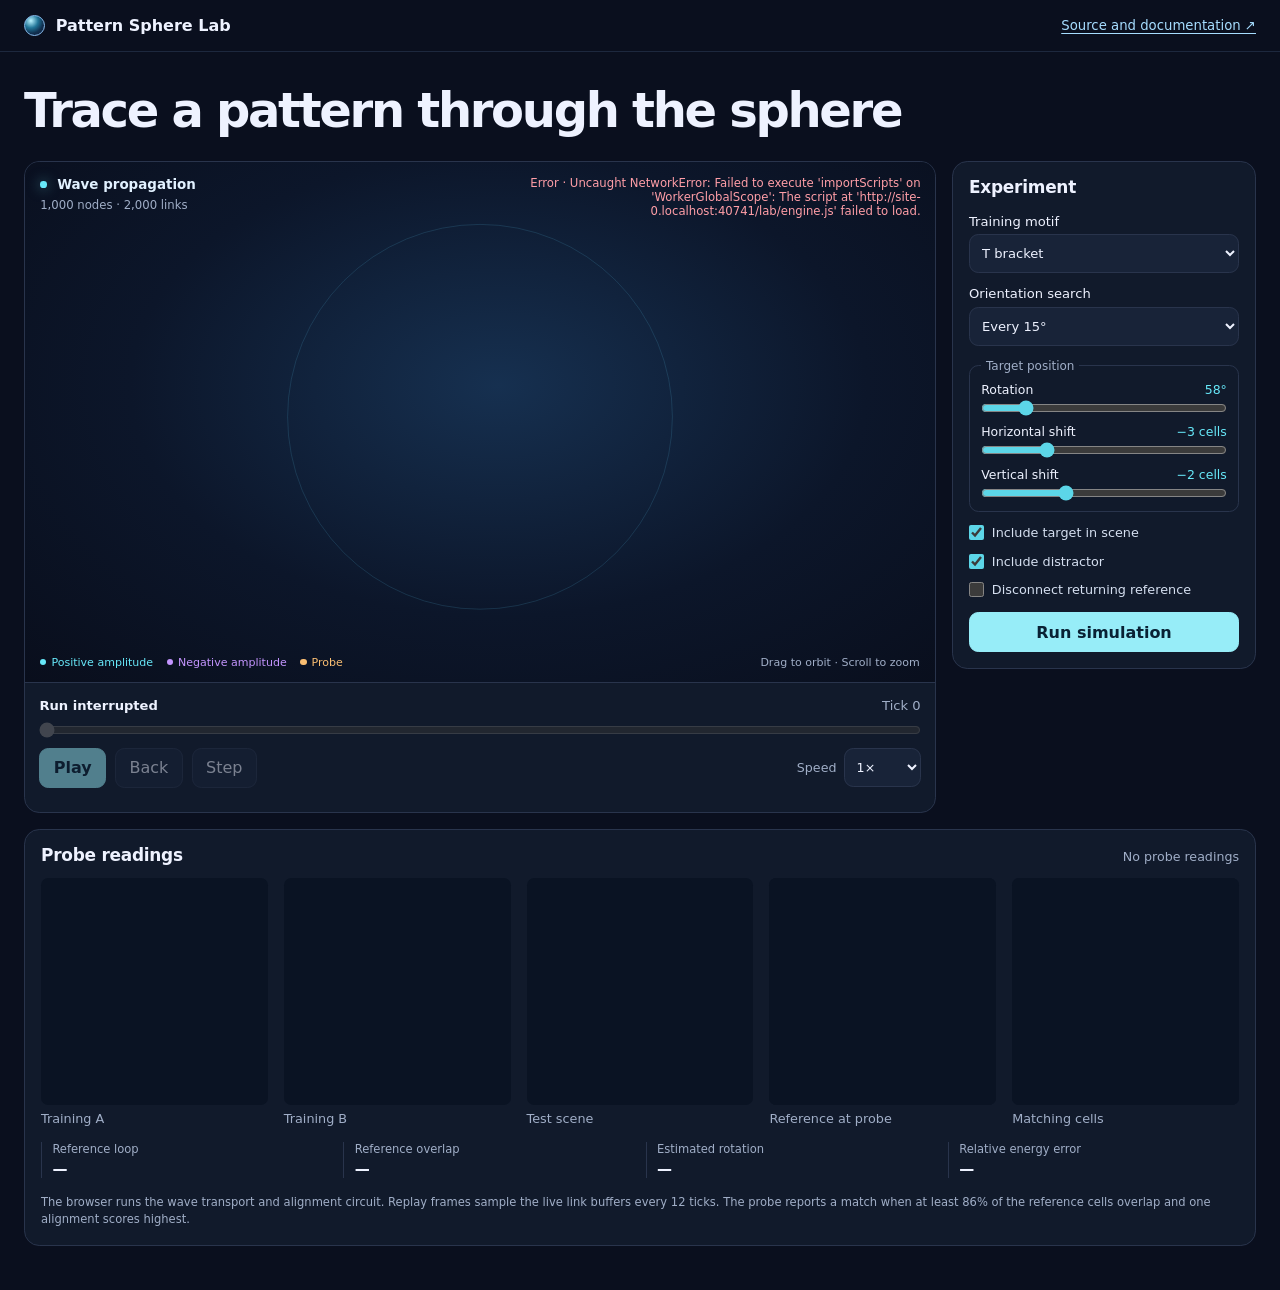
==== lab/index.html @ 02130523 "Translate Sphere Patterns and publish the 3D lab" ====
<!doctype html>
<html lang="en">
<head>
  <meta charset="utf-8">
  <meta name="viewport" content="width=device-width, initial-scale=1">
  <meta name="description" content="Run a waveform-based motif recognition experiment and inspect its propagation across a simulated 3D sphere.">
  <meta name="theme-color" content="#0a0f1e">
  <title>Pattern Sphere Lab</title>
  <link rel="stylesheet" href="styles.css">
  <script src="app.js" defer></script>
</head>
<body>
  <header class="site-header">
    <div class="brand"><span class="brand-mark" aria-hidden="true"></span>Pattern Sphere Lab</div>
    <a href="https://github.com/nicolashedoire/sphere-patterns">Source and documentation ↗</a>
  </header>
  <main>
    <h1>Trace a pattern through the sphere</h1>
    <div class="layout">
      <section class="viewer panel" aria-label="3D simulation and playback">
        <div class="stage">
          <canvas id="sphere" tabindex="0" aria-label="3D sphere. Drag or use the arrow keys to rotate. Scroll to zoom."></canvas>
          <div class="stage-label">
            <div class="stage-title"><span class="status-light" aria-hidden="true"></span> Wave propagation</div>
            <span id="network">1,000 nodes · 2,000 links</span>
          </div>
          <div id="run-status" class="run-status" role="status">Preparing simulation…</div>
          <div class="stage-footer">
            <ul class="legend" aria-label="Wave and probe legend">
              <li class="positive">Positive amplitude</li>
              <li class="negative">Negative amplitude</li>
              <li class="probe">Probe</li>
            </ul>
            <span class="orbit-hint">Drag to orbit · Scroll to zoom</span>
          </div>
        </div>
        <div class="playback">
          <div class="phase-row">
            <output id="phase" class="current-phase">Preparing simulation</output>
            <output id="clock">Tick 0</output>
          </div>
          <input id="timeline" aria-label="Replay timeline" type="range" min="0" max="0" value="0" disabled>
          <div class="transport">
            <button id="play" class="primary-button" type="button" disabled>Play</button>
            <button id="back" type="button" title="Previous sampled frame" disabled>Back</button>
            <button id="next" type="button" title="Next sampled frame" disabled>Step</button>
            <label class="speed-label">Speed
              <select id="speed">
                <option value="180">0.25×</option>
                <option value="360">0.5×</option>
                <option value="720" selected>1×</option>
                <option value="1440">2×</option>
                <option value="2880">4×</option>
              </select>
            </label>
          </div>
          <nav id="events" class="events" aria-label="Key simulation ticks"></nav>
        </div>
      </section>

      <aside class="settings panel">
        <form id="settings">
          <h2>Experiment</h2>
          <div class="form-row">
            <label for="shape">Training motif</label>
            <select id="shape" name="shape">
              <option value="T">T bracket</option>
              <option value="L">L bracket</option>
            </select>
          </div>
          <div class="form-row">
            <label for="search">Orientation search</label>
            <select id="search" name="search">
              <option value="dense">Every 15°</option>
              <option value="quarters">Quarter-turns</option>
            </select>
          </div>
          <fieldset>
            <legend>Target position</legend>
            <div class="range-row">
              <label for="angle">Rotation</label>
              <output for="angle" id="angle-value">58°</output>
              <input id="angle" name="angle" type="range" min="0" max="359" value="58">
            </div>
            <div class="range-row">
              <label for="x">Horizontal shift</label>
              <output for="x" id="x-value">−3 cells</output>
              <input id="x" name="x" type="range" min="-6" max="6" value="-3">
            </div>
            <div class="range-row">
              <label for="y">Vertical shift</label>
              <output for="y" id="y-value">−2 cells</output>
              <input id="y" name="y" type="range" min="-6" max="6" value="-2">
            </div>
          </fieldset>
          <label class="check"><input name="target" type="checkbox" checked> Include target in scene</label>
          <label class="check"><input name="decoy" type="checkbox" checked> Include distractor</label>
          <label class="check"><input name="cut" type="checkbox"> Disconnect returning reference</label>
          <button id="run" class="primary-button run-button" type="submit">Run simulation</button>
        </form>
      </aside>

      <section class="readings panel" aria-labelledby="readings-title">
        <div class="readings-header">
          <h2 id="readings-title">Probe readings</h2>
          <span id="verdict">Waiting for a completed run</span>
        </div>
        <div class="masks">
          <figure><canvas id="view-a"></canvas><figcaption>Training A</figcaption></figure>
          <figure><canvas id="view-b"></canvas><figcaption>Training B</figcaption></figure>
          <figure><canvas id="scene"></canvas><figcaption>Test scene</figcaption></figure>
          <figure><canvas id="reference"></canvas><figcaption>Reference at probe</figcaption></figure>
          <figure><canvas id="matched"></canvas><figcaption>Matching cells</figcaption></figure>
        </div>
        <dl class="metrics">
          <div><dt>Reference loop</dt><dd id="loop">—</dd></div>
          <div><dt>Reference overlap</dt><dd id="overlap">—</dd></div>
          <div><dt>Estimated rotation</dt><dd id="detected-angle">—</dd></div>
          <div><dt>Relative energy error</dt><dd id="energy">—</dd></div>
        </dl>
        <p class="fine-print">The browser runs the wave transport and alignment circuit. Replay frames sample the live link buffers every 12 ticks. The probe reports a match when at least 86% of the reference cells overlap and one alignment scores highest.</p>
      </section>
    </div>
  </main>
</body>
</html>
---- lab/styles.css ----
:root {
  color-scheme: dark;
  font-family: system-ui, sans-serif;
  background: #0a0f1e;
  color: #eef2ff;
  --panel: #111a2b;
  --line: #29344c;
  --muted: #a0aec7;
  --signal: #67e8f9;
  --reverse: #c495ff;
  --probe: #fabe72;
}
* { box-sizing: border-box; }
body { margin: 0; }
a { color: #a6ddff; text-underline-offset: 0.25em; }
button, select, input { font: inherit; }
button, select {
  border: 1px solid var(--line);
  border-radius: 0.58rem;
  background: #182338;
  color: #eef2ff;
}
button { min-height: 2.5rem; padding: 0.5rem 0.84rem; cursor: pointer; }
select { min-height: 2.43rem; padding: 0.35rem 0.5rem; }
button:hover:not(:disabled), select:hover { border-color: #507399; }
button:disabled, input[type=range]:disabled { opacity: 0.48; cursor: default; }
:focus-visible { outline: 2px solid var(--signal); outline-offset: 3px; }
input[type=range], input[type=checkbox] { accent-color: #5cd6e8; }
input[type=range] { width: 100%; margin: 0; }
h1, h2 { margin: 0; line-height: 1.15; }
h1 { font-size: clamp(1.8rem, 4vw, 3rem); letter-spacing: -0.048em; margin-bottom: 1.45rem; }
h2 { font-size: 1.06rem; letter-spacing: -0.015em; }
.site-header {
  padding: .95rem max(1.25rem, calc((100vw - 77rem) / 2));
  border-bottom: 1px solid #1d283e;
  display: flex;
  flex-wrap: wrap;
  gap: .6rem 2rem;
  justify-content: space-between;
  align-items: center;
  font-size: .83rem;
}
.brand { display: flex; gap: .66rem; align-items: center; font-weight: 760; font-size: 1rem; }
.brand-mark {
  width: 1.32rem; height: 1.32rem; border: 1px solid #87bcee; border-radius: 50%;
  background: radial-gradient(circle at 31% 25%, #b8f3ff, #207598 37%, #103050 65%, #151b3b);
}
main { width: min(100% - 2.5rem, 77rem); margin: 1.9rem auto 2.8rem; }
.layout { display: grid; grid-template-columns: minmax(0, 1fr) 19rem; gap: 1rem; align-items: start; }
.panel { background: var(--panel); border: 1px solid var(--line); border-radius: .95rem; overflow: hidden; }
.stage {
  position: relative;
  height: clamp(320px, 52vw, 520px);
  background: radial-gradient(ellipse at 52% 43%, #163050 0%, #0c162a 55%, #090e1c 100%);
}
#sphere { width: 100%; height: 100%; display: block; touch-action: none; cursor: grab; }
#sphere:active { cursor: grabbing; }
.stage-label, .stage-footer { pointer-events: none; position: absolute; left: .95rem; right: .95rem; }
.stage-label { top: .95rem; display: grid; gap: .35rem; font-size: .73rem; color: var(--muted); }
.stage-title { color: #e1f1ff; font-weight: 700; font-size: .84rem; }
.status-light {
  display: inline-block; width: .42rem; height: .42rem; margin: 0 .35rem .12rem 0; border-radius: 50%;
  background: var(--signal); box-shadow: 0 0 .8rem #72e6ff88;
}
.stage-footer {
  bottom: .82rem; display: flex; align-items: flex-end; flex-wrap: wrap;
  justify-content: space-between; gap: .4rem; color: var(--muted); font-size: .69rem;
}
.legend { list-style: none; display: flex; flex-wrap: wrap; gap: .45rem .85rem; padding: 0; margin: 0; }
.legend li::before {
  content: ""; width: .39rem; height: .39rem; border-radius: 50%; display: inline-block;
  margin: 0 .31rem .08rem 0; background: currentColor;
}
.legend .positive { color: var(--signal); } .legend .negative { color: var(--reverse); } .legend .probe { color: var(--probe); }
.run-status {
  position: absolute; top: .85rem; right: .9rem; text-align: right; color: var(--signal); font-size: .73rem;
  font-variant-numeric: tabular-nums; pointer-events: none; max-width: 45%;
}
.run-status.is-error { color: #ff9ea7; }
.playback { padding: .9rem; display: grid; gap: .6rem; border-top: 1px solid var(--line); }
.phase-row, .transport { display: flex; align-items: center; gap: .55rem; }
.phase-row { justify-content: space-between; font-size: .82rem; }
.current-phase { font-weight: 680; }
#clock { color: var(--muted); font-variant-numeric: tabular-nums; }
.primary-button { background: #97edf8; color: #092134; border-color: #97edf8; font-weight: 740; }
.primary-button:hover:not(:disabled) { background: #b6f5fc; border-color: #b6f5fc; }
.speed-label { display: flex; margin-left: auto; align-items: center; gap: .45rem; color: var(--muted); font-size: .79rem; }
.events { display: flex; flex-wrap: wrap; gap: .4rem; }
.events button { font-size: .71rem; min-height: 1.9rem; padding: .25rem .5rem; }
.events button[aria-current=true] { border-color: #55b8ce; color: var(--signal); }
.settings { padding: 1rem; }
form { display: grid; gap: .82rem; }
form h2 { margin-bottom: .17rem; }
.form-row { display: grid; gap: .35rem; font-size: .82rem; }
fieldset { border: 1px solid var(--line); border-radius: .6rem; margin: 0; padding: .55rem .7rem .65rem; display: grid; gap: .52rem; }
legend { padding: 0 .3rem; font-size: .75rem; color: var(--muted); }
.range-row { display: grid; grid-template-columns: 1fr auto; gap: .2rem .45rem; align-items: center; font-size: .78rem; }
.range-row input { grid-column: 1 / -1; }
.range-row output { color: var(--signal); font-variant-numeric: tabular-nums; }
.check { display: flex; align-items: center; gap: .48rem; color: #d5dff0; font-size: .8rem; }
.check input { width: .95rem; height: .95rem; margin: 0; }
.run-button { width: 100%; margin-top: .15rem; }
.readings { grid-column: 1 / -1; padding: 1rem; }
.readings-header { display: flex; flex-wrap: wrap; justify-content: space-between; gap: .6rem; align-items: baseline; }
#verdict { font-size: .79rem; color: var(--muted); }
#verdict.found { color: var(--signal); }
.masks { display: grid; grid-template-columns: repeat(5, minmax(0, 1fr)); gap: clamp(.4rem, 1.7vw, 1rem); margin-top: .8rem; }
figure { margin: 0; }
.masks canvas { width: 100%; aspect-ratio: 1; border-radius: .45rem; background: #0a1323; image-rendering: pixelated; display: block; }
figcaption { font-size: clamp(.65rem, 1.5vw, .8rem); margin-top: .4rem; color: var(--muted); }
.metrics { display: grid; grid-template-columns: repeat(4, 1fr); gap: .7rem; margin: 1rem 0 0; }
.metrics div { border-left: 1px solid var(--line); padding-left: .65rem; }
.metrics dt, .fine-print { color: var(--muted); font-size: .72rem; }
.metrics dd { margin: .24rem 0 0; font-size: .94rem; font-weight: 680; font-variant-numeric: tabular-nums; }
.fine-print { margin: 1rem 0 0; line-height: 1.5; }
@media (max-width: 870px) {
  .layout { grid-template-columns: 1fr; }
  .settings form { grid-template-columns: 1fr 1fr; }
  .settings :is(h2, fieldset, .run-button) { grid-column: 1 / -1; }
}
@media (max-width: 500px) {
  main { width: calc(100% - 1.25rem); margin-top: 1.1rem; }
  .site-header { padding-inline: .75rem; }
  .masks { grid-template-columns: repeat(3, minmax(0, 1fr)); }
  .metrics { grid-template-columns: repeat(2, 1fr); }
  .stage-footer .orbit-hint { display: none; }
  .transport { flex-wrap: wrap; }
}
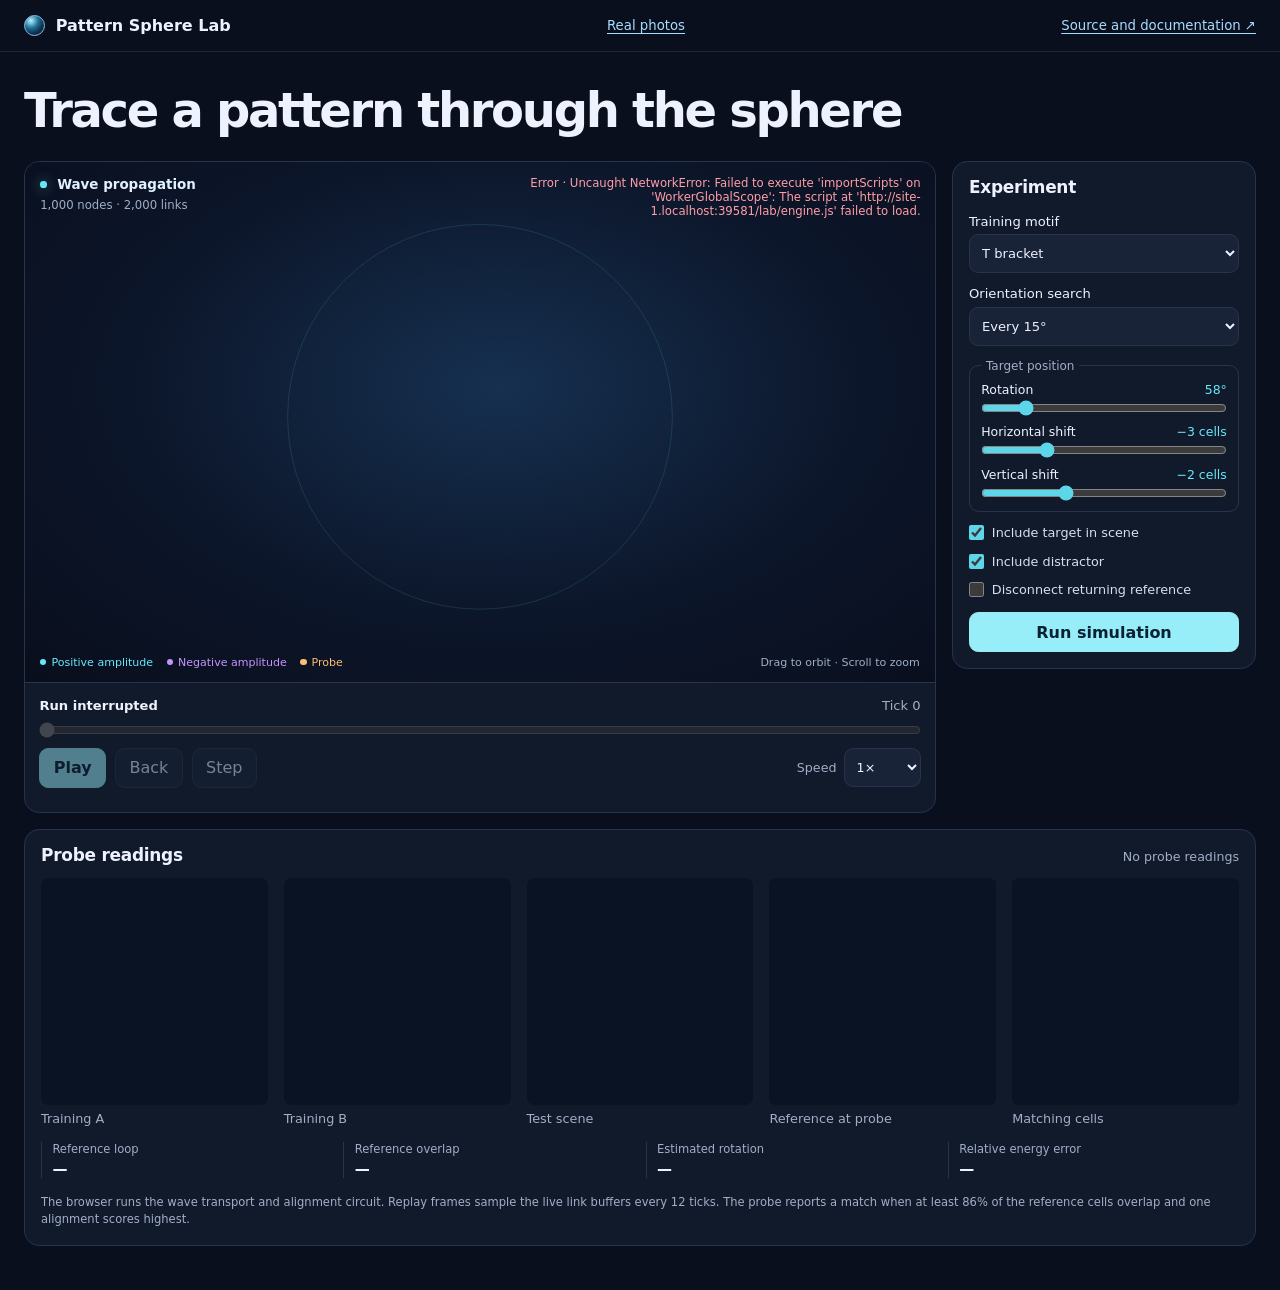
==== commit b5e5d794: "Locate mechanical parts in complete camera frames" ====
--- a/lab/index.html
+++ b/lab/index.html
@@ -12,6 +12,7 @@
 <body>
   <header class="site-header">
     <div class="brand"><span class="brand-mark" aria-hidden="true"></span>Pattern Sphere Lab</div>
+    <a href="real-photos.html">Real photos</a>
     <a href="https://github.com/nicolashedoire/sphere-patterns">Source and documentation ↗</a>
   </header>
   <main>
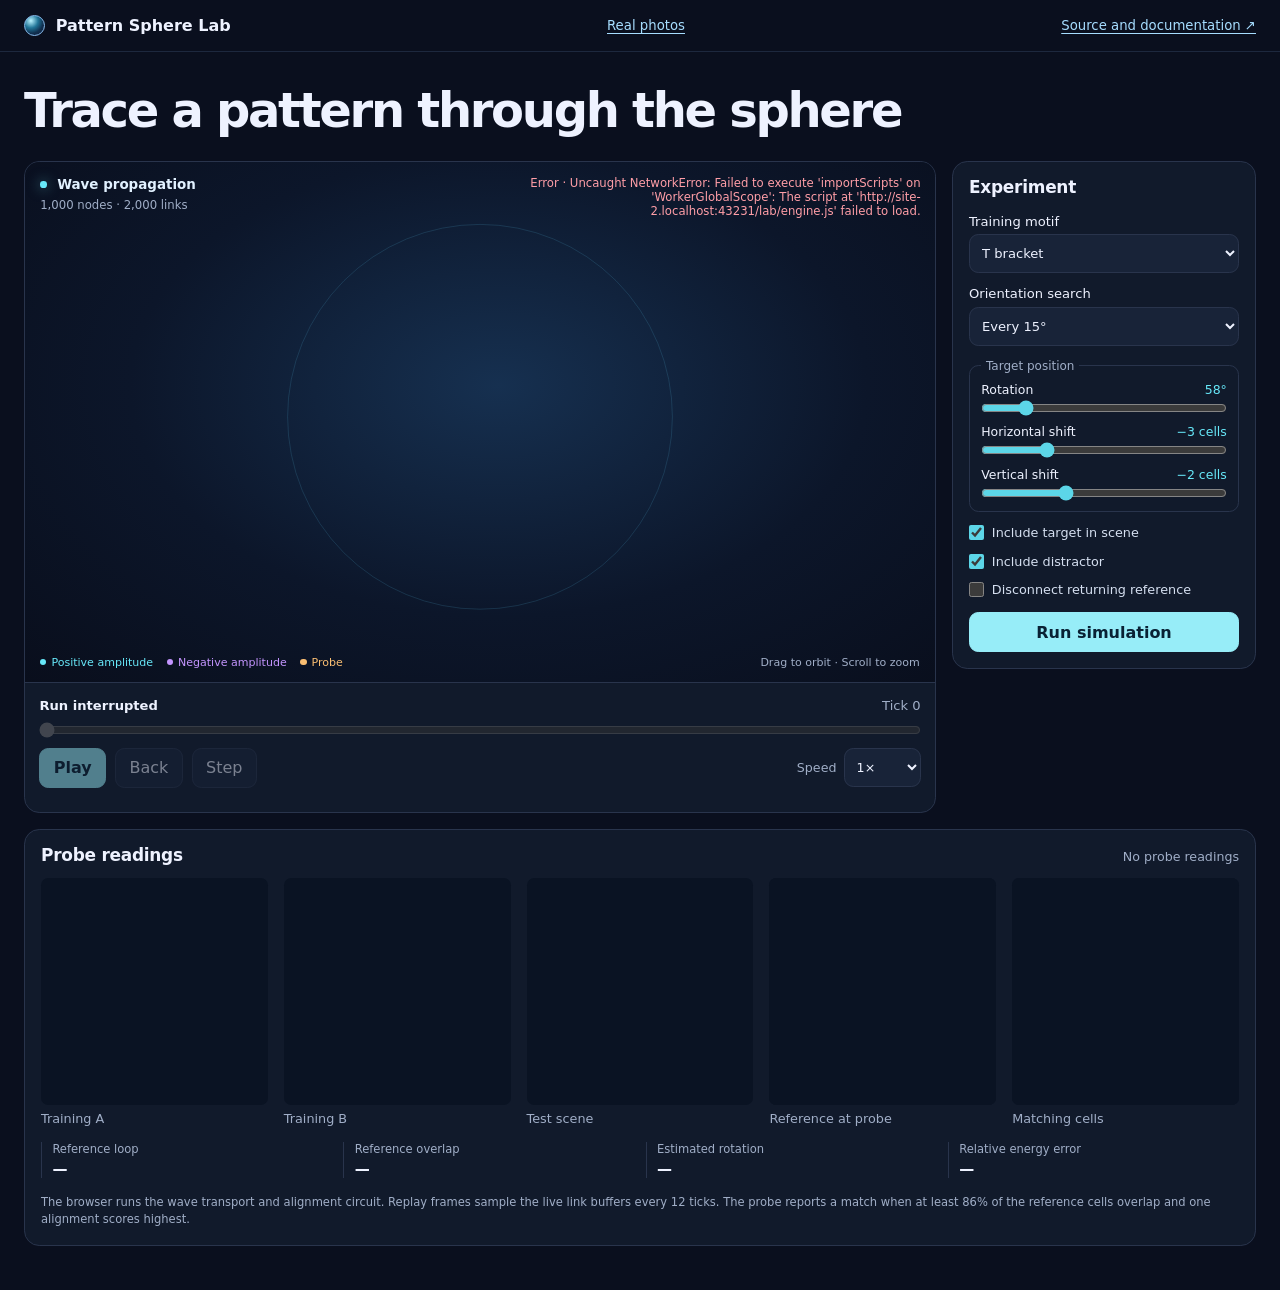
==== commit 43b69c0a: "Improve part detection on held-out RGB-D views" ====
--- a/lab/index.html
+++ b/lab/index.html
@@ -12,7 +12,7 @@
 <body>
   <header class="site-header">
     <div class="brand"><span class="brand-mark" aria-hidden="true"></span>Pattern Sphere Lab</div>
-    <a href="real-photos.html">Real photos</a>
+    <a href="real-photos.html?trial=components">Real photos</a>
     <a href="https://github.com/nicolashedoire/sphere-patterns">Source and documentation ↗</a>
   </header>
   <main>
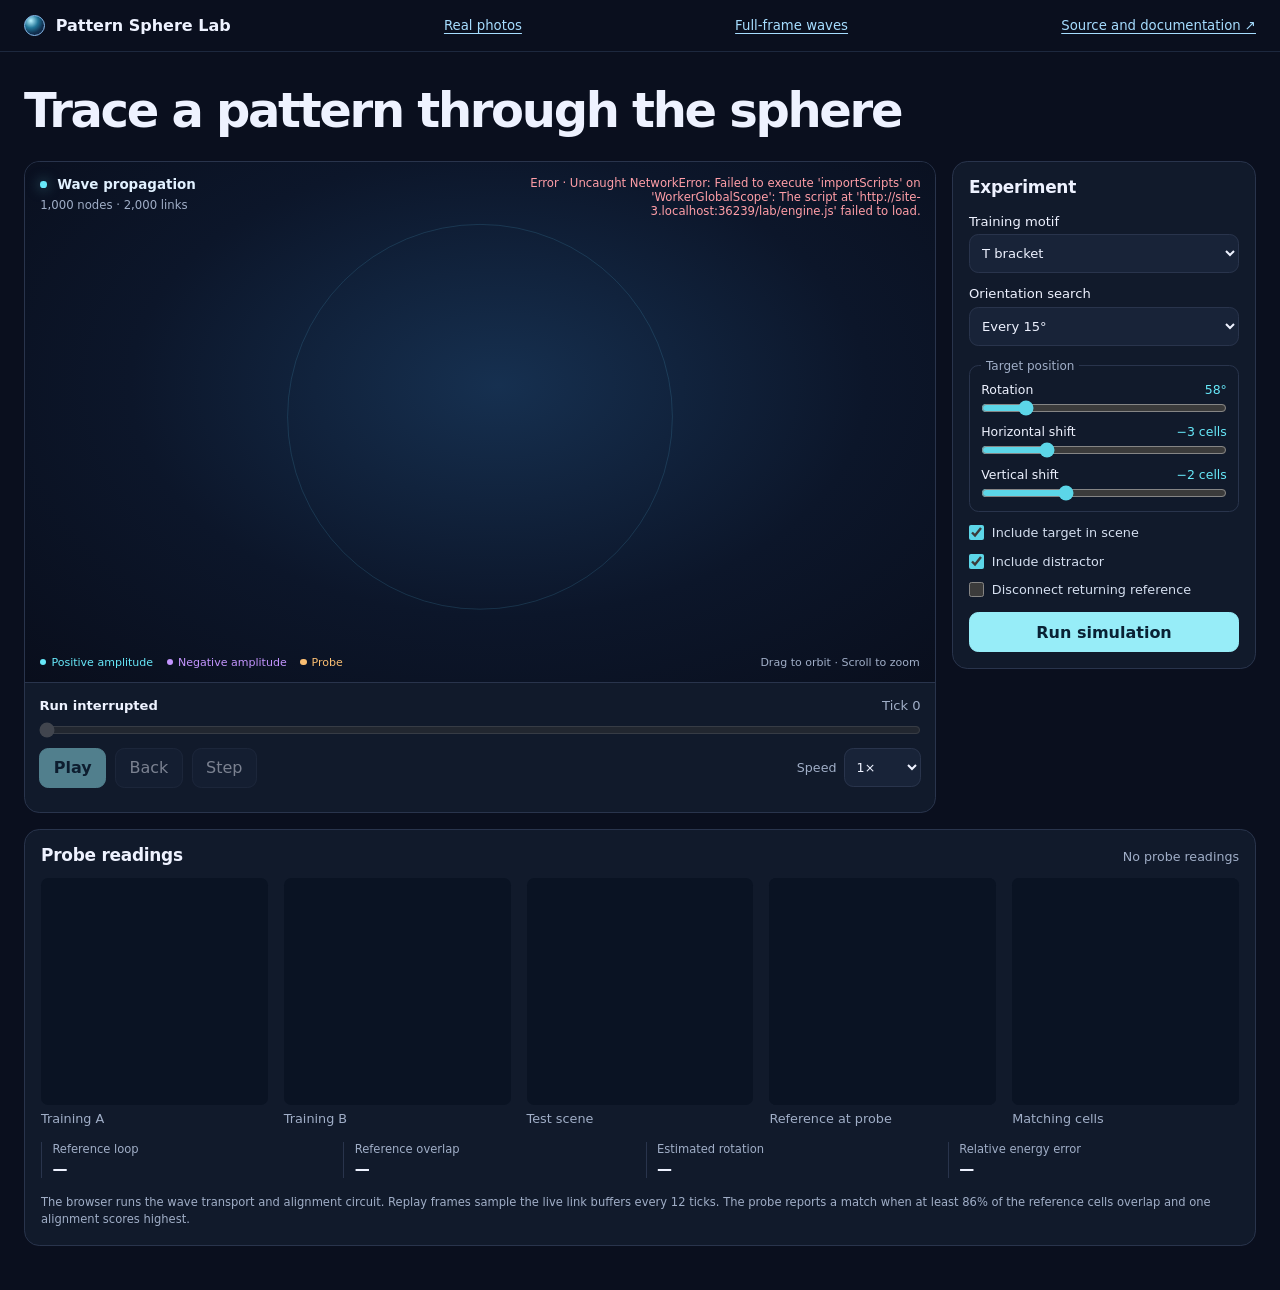
==== commit 02d4694a: "Send complete real photos through the wave network" ====
--- a/lab/index.html
+++ b/lab/index.html
@@ -13,6 +13,7 @@
   <header class="site-header">
     <div class="brand"><span class="brand-mark" aria-hidden="true"></span>Pattern Sphere Lab</div>
     <a href="real-photos.html?trial=components">Real photos</a>
+    <a href="full-wave.html">Full-frame waves</a>
     <a href="https://github.com/nicolashedoire/sphere-patterns">Source and documentation ↗</a>
   </header>
   <main>
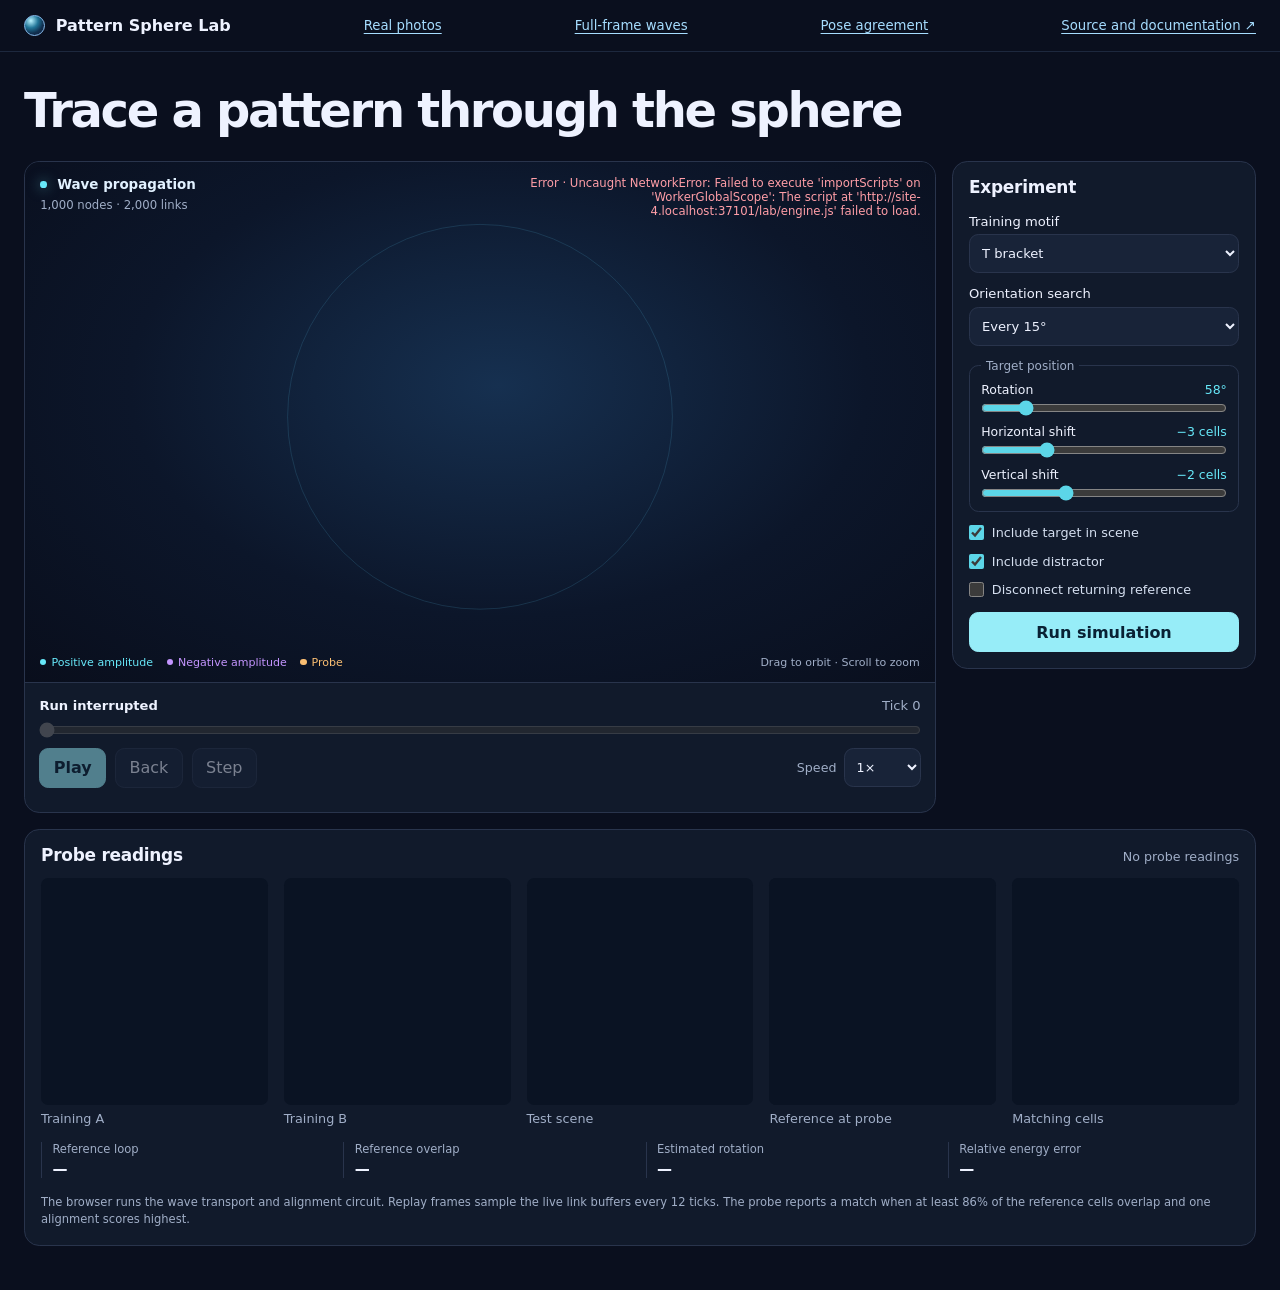
==== commit 1e7c1cd3: "Test local pose agreement through sphere routes" ====
--- a/lab/index.html
+++ b/lab/index.html
@@ -14,6 +14,7 @@
     <div class="brand"><span class="brand-mark" aria-hidden="true"></span>Pattern Sphere Lab</div>
     <a href="real-photos.html?trial=components">Real photos</a>
     <a href="full-wave.html">Full-frame waves</a>
+    <a href="pose-consensus.html">Pose agreement</a>
     <a href="https://github.com/nicolashedoire/sphere-patterns">Source and documentation ↗</a>
   </header>
   <main>
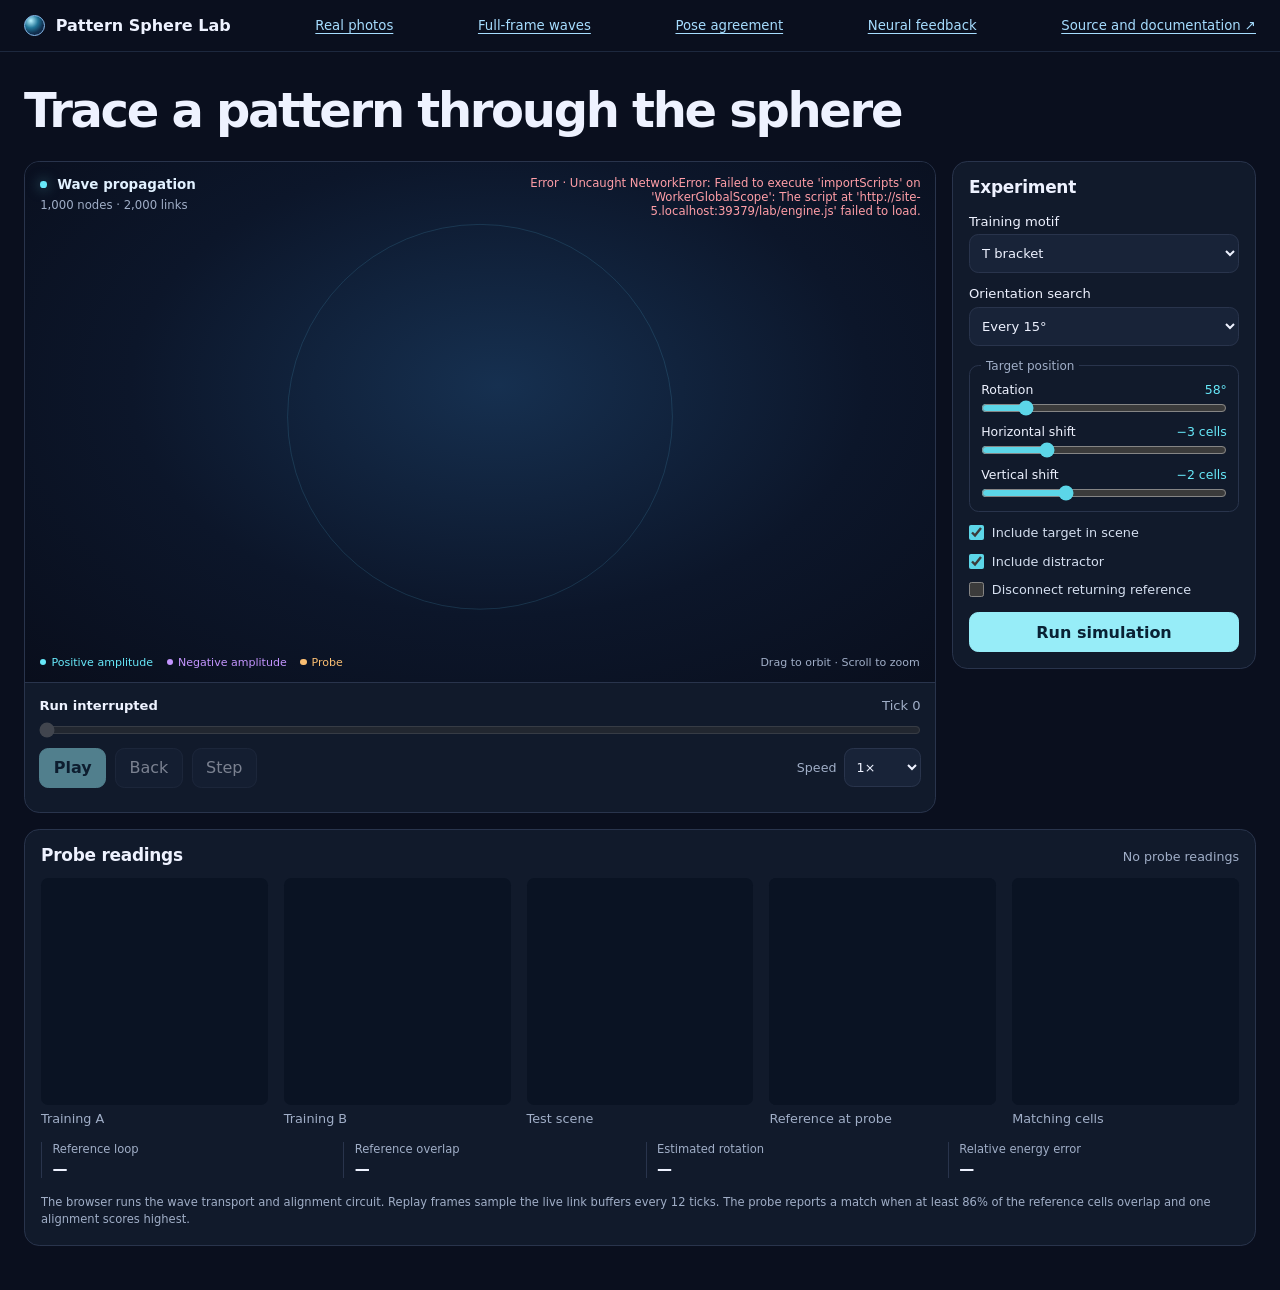
==== commit 08f70f37: "Test neural pose proposals and targeted pixel feedback" ====
--- a/lab/index.html
+++ b/lab/index.html
@@ -15,6 +15,7 @@
     <a href="real-photos.html?trial=components">Real photos</a>
     <a href="full-wave.html">Full-frame waves</a>
     <a href="pose-consensus.html">Pose agreement</a>
+    <a href="neural-feedback.html">Neural feedback</a>
     <a href="https://github.com/nicolashedoire/sphere-patterns">Source and documentation ↗</a>
   </header>
   <main>
